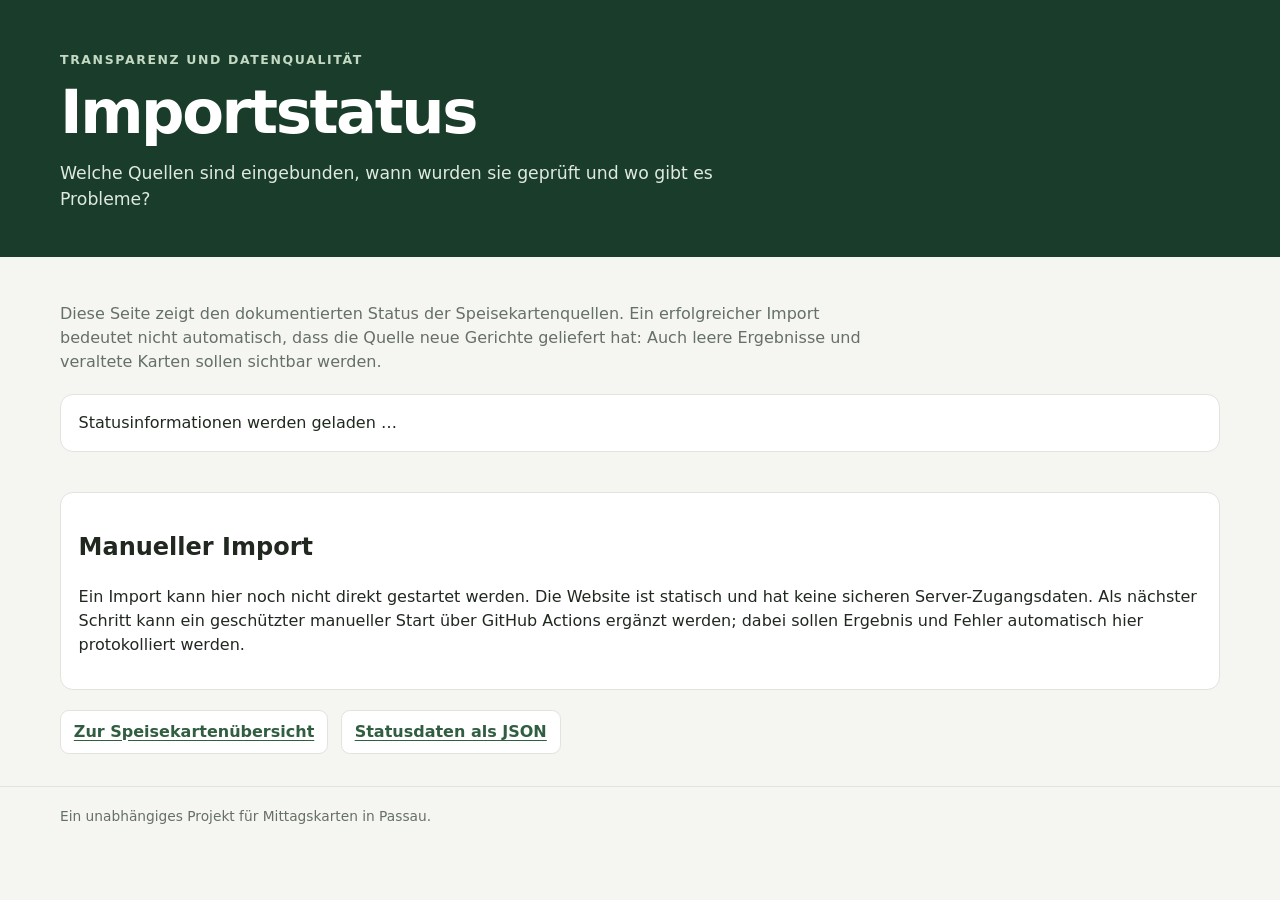
==== frontend/status.html @ 58d8410a "Add public import status page" ====
<!doctype html>
<html lang="de">
<head>
  <meta charset="utf-8">
  <meta name="viewport" content="width=device-width, initial-scale=1">
  <meta name="description" content="Status der Speisekarten-Importe und Hinweise zu den Quellen.">
  <title>Importstatus – Mittagessen in Passau</title>
  <link rel="stylesheet" href="./styles.css">
  <style>
    .status-intro { max-width: 52rem; color: var(--muted); }
    .status-summary { margin: 1.25rem 0; padding: 1rem 1.1rem; border: 1px solid var(--border); border-radius: .8rem; background: #fff; }
    .source-list { display: grid; gap: .85rem; }
    .source-status { padding: 1rem 1.1rem; border: 1px solid var(--border); border-radius: .8rem; background: #fff; }
    .source-status h2 { margin: 0; font-size: 1.15rem; }
    .source-topline { display: flex; justify-content: space-between; align-items: center; gap: .8rem; }
    .status-pill { display: inline-block; padding: .18rem .55rem; border-radius: 999px; background: #edf0eb; color: #3d493e; font-size: .75rem; font-weight: 750; }
    .status-pill.warning { background: #fff0d6; color: #704a00; }
    .status-pill.good { background: #e1f1e3; color: #20552d; }
    .source-status p { margin: .55rem 0 0; }
    .source-meta { color: var(--muted); font-size: .85rem; }
    .status-actions { display: flex; flex-wrap: wrap; gap: .8rem; margin-top: 1.2rem; }
    .status-actions a { display: inline-block; padding: .55rem .8rem; border: 1px solid var(--border); border-radius: .55rem; background: #fff; font-weight: 700; }
    @media (max-width: 600px) { .source-topline { align-items: flex-start; flex-direction: column; } }
  </style>
  <script src="./status.js" defer></script>
</head>
<body>
  <header class="hero"><div class="container">
    <p class="eyebrow">Transparenz und Datenqualität</p>
    <h1>Importstatus</h1>
    <p>Welche Quellen sind eingebunden, wann wurden sie geprüft und wo gibt es Probleme?</p>
  </div></header>
  <main class="container">
    <p class="status-intro">Diese Seite zeigt den dokumentierten Status der Speisekartenquellen. Ein erfolgreicher Import bedeutet nicht automatisch, dass die Quelle neue Gerichte geliefert hat: Auch leere Ergebnisse und veraltete Karten sollen sichtbar werden.</p>
    <section id="overall-status" class="status-summary" aria-live="polite">Statusinformationen werden geladen …</section>
    <section id="source-statuses" class="source-list" aria-live="polite"></section>
    <section class="status-summary">
      <h2>Manueller Import</h2>
      <p>Ein Import kann hier noch nicht direkt gestartet werden. Die Website ist statisch und hat keine sicheren Server-Zugangsdaten. Als nächster Schritt kann ein geschützter manueller Start über GitHub Actions ergänzt werden; dabei sollen Ergebnis und Fehler automatisch hier protokolliert werden.</p>
    </section>
    <div class="status-actions"><a href="./index.html">Zur Speisekartenübersicht</a><a href="./import-status.json">Statusdaten als JSON</a></div>
  </main>
  <footer><div class="container">Ein unabhängiges Projekt für Mittagskarten in Passau.</div></footer>
</body>
</html>
---- frontend/styles.css ----
:root {
  color-scheme: light;
  font-family: Inter, ui-sans-serif, system-ui, -apple-system, BlinkMacSystemFont, "Segoe UI", sans-serif;
  color: #202820;
  background: #f5f6f1;
  font-synthesis: none;
  text-rendering: optimizeLegibility;
  --green-900: #193d2a;
  --green-700: #315d40;
  --green-100: #e5eee4;
  --border: #dfe5dc;
  --muted: #657066;
}
* { box-sizing: border-box; }
body { margin: 0; line-height: 1.5; }
a { color: var(--green-700); text-underline-offset: .18em; }
a:hover { color: var(--green-900); }
.container { width: min(1160px, calc(100% - 2.5rem)); margin-inline: auto; }
.hero { padding: 3.2rem 0 2.8rem; background: var(--green-900); color: #fff; }
.eyebrow { margin: 0 0 .65rem; color: #c4d9c4; font-size: .78rem; font-weight: 750; letter-spacing: .13em; text-transform: uppercase; }
h1 { margin: 0; font-size: clamp(2.25rem, 5vw, 3.8rem); line-height: 1.06; letter-spacing: -.04em; }
.hero p:last-child { max-width: 42rem; margin: 1rem 0 0; color: #e0e9df; font-size: 1.08rem; }
main.container { padding-top: 1.8rem; padding-bottom: 2rem; }
.filters { display: grid; grid-template-columns: minmax(220px, 2fr) minmax(150px, .9fr) minmax(160px, 1fr) minmax(140px, .8fr); gap: .9rem; padding: 1rem; border: 1px solid var(--border); border-radius: 1rem; background: #fff; box-shadow: 0 5px 18px rgb(24 45 27 / 4%); }
label { display: grid; align-content: start; gap: .4rem; color: #3d493e; font-size: .85rem; font-weight: 700; }
input, select { width: 100%; min-height: 2.75rem; padding: .6rem .75rem; border: 1px solid #cbd4c9; border-radius: .55rem; background: #fff; color: inherit; font: inherit; }
input:focus, select:focus, a:focus-visible { outline: 3px solid #8ebd91; outline-offset: 2px; }
#status { margin: 1.1rem 0 1.4rem; color: var(--muted); font-size: .92rem; }
.day-group { margin: 1.9rem 0 2.4rem; }
.day-heading { display: flex; justify-content: space-between; align-items: end; gap: 1rem; margin-bottom: .85rem; padding-bottom: .8rem; border-bottom: 1px solid #d5ddd2; }
.day-kicker { margin: 0 0 .2rem; color: var(--green-700); font-size: .76rem; font-weight: 800; letter-spacing: .08em; text-transform: uppercase; }
.day-heading h2 { margin: 0; font-size: clamp(1.35rem, 2.5vw, 1.8rem); line-height: 1.2; letter-spacing: -.025em; text-transform: capitalize; }
.dish-count { flex: 0 0 auto; padding: .3rem .65rem; border-radius: 999px; background: var(--green-100); color: var(--green-900); font-size: .78rem; font-weight: 750; }
.dish-grid { display: grid; grid-template-columns: repeat(2, minmax(0, 1fr)); gap: 1rem; }
.dish-card { display: flex; flex-direction: column; min-width: 0; padding: 1.1rem 1.15rem .9rem; border: 1px solid var(--border); border-radius: .85rem; background: #fff; box-shadow: 0 3px 12px rgb(30 40 20 / 3%); }
.dish-heading h3 { margin: .1rem 0 0; font-size: 1.08rem; line-height: 1.35; letter-spacing: -.01em; }
.category-label { margin: 0; color: var(--green-700); font-size: .74rem; font-weight: 800; letter-spacing: .07em; text-transform: uppercase; }
.dish-description { margin: .6rem 0 0; color: #485349; }
.prices { display: grid; grid-template-columns: repeat(3, minmax(0, 1fr)); gap: .5rem; margin: 1rem 0 .75rem; padding: .75rem 0; border-top: 1px solid #e7ebe5; border-bottom: 1px solid #e7ebe5; }
.price-tier { min-width: 0; }
.price-tier dt { color: var(--muted); font-size: .76rem; }
.price-tier dd { margin: .15rem 0 0; font-size: 1.03rem; font-weight: 800; font-variant-numeric: tabular-nums; }
.price-tier dd.price-missing { color: #7a8178; font-weight: 500; }
.tags { display: flex; flex-wrap: wrap; gap: .35rem; margin: .1rem 0 .8rem; }
.tag { display: inline-flex; align-items: center; padding: .18rem .48rem; border-radius: .35rem; background: #f0f3ed; color: #4a584b; font-size: .73rem; font-weight: 650; }
.dish-footer { margin-top: auto; padding-top: .25rem; font-size: .82rem; }
.note { margin: 1.8rem 0 0; color: var(--muted); font-size: .88rem; }
footer { padding: 1.2rem 0; border-top: 1px solid var(--border); color: var(--muted); font-size: .86rem; }
@media (max-width: 850px) {
  .filters { grid-template-columns: repeat(2, minmax(0, 1fr)); }
  .dish-grid { grid-template-columns: 1fr; }
}
@media (max-width: 480px) {
  .container { width: min(100% - 1.25rem, 1160px); }
  .hero { padding: 2.5rem 0 2rem; }
  .filters { grid-template-columns: 1fr; padding: .8rem; }
  .day-heading { align-items: start; flex-direction: column; gap: .55rem; }
  .dish-card { padding: 1rem; }
  .price-tier dt { font-size: .7rem; }
  .price-tier dd { font-size: .95rem; }
}


/* Kompakte Listenansicht mit optionaler Kachelansicht */
.results-toolbar { display: flex; align-items: center; justify-content: space-between; gap: 1rem; }
.results-toolbar #status { margin: 1.1rem 0 1rem; }
.view-toggle { display: inline-flex; flex: 0 0 auto; gap: .2rem; padding: .22rem; border: 1px solid var(--border); border-radius: .7rem; background: #fff; }
.view-toggle button { min-height: 2.25rem; padding: .35rem .7rem; border: 0; border-radius: .45rem; background: transparent; color: #4b574c; font: inherit; font-size: .86rem; font-weight: 700; cursor: pointer; }
.view-toggle button:hover { background: #f0f3ed; }
.view-toggle button.is-active { background: var(--green-900); color: #fff; }
.view-toggle button:focus-visible { outline: 3px solid #8ebd91; outline-offset: 2px; }
.dish-grid { display: flex; flex-direction: column; gap: .55rem; }
.dish-card { flex-direction: row; align-items: center; gap: 1.1rem; padding: .75rem .9rem; border-radius: .65rem; box-shadow: none; }
.dish-heading h3 { margin: 0; font-size: 1rem; line-height: 1.35; }
.dish-card > div:first-child { flex: 1 1 auto; min-width: 0; }
.category-label { margin-bottom: .12rem; font-size: .68rem; }
.dish-description { margin: .25rem 0 0; font-size: .88rem; }
.dish-card .prices { flex: 0 0 min(43%, 370px); gap: .35rem; margin: 0; padding: 0; border: 0; }
.price-tier dt { font-size: .68rem; }
.price-tier dd { margin-top: .05rem; font-size: .9rem; }
.dish-footer { margin-top: .25rem; padding-top: 0; text-align: right; font-size: .75rem; }
.tags { gap: .25rem; margin: .45rem 0 0; }
.tag { padding: .12rem .38rem; font-size: .7rem; }
.card-view.dish-grid { display: grid; grid-template-columns: repeat(2, minmax(0, 1fr)); gap: .75rem; }
.card-view .dish-card { flex-direction: column; align-items: stretch; gap: .6rem; padding: .9rem 1rem; }
.card-view .dish-card .prices { flex-basis: auto; width: 100%; margin: .2rem 0 .15rem; padding: .6rem 0; border-top: 1px solid #e7ebe5; border-bottom: 1px solid #e7ebe5; }
.card-view .price-tier dt { font-size: .72rem; }
.card-view .price-tier dd { font-size: .98rem; }
.card-view .dish-footer { padding-top: .15rem; text-align: left; }
@media (max-width: 850px) {
  .card-view.dish-grid { grid-template-columns: 1fr; }
  .dish-card { gap: .75rem; }
  .dish-card .prices { flex-basis: 45%; }
}
@media (max-width: 600px) {
  .results-toolbar { align-items: flex-start; flex-direction: column; gap: .2rem; }
  .results-toolbar #status { margin-bottom: .6rem; }
  .dish-card { align-items: stretch; flex-direction: column; gap: .55rem; padding: .8rem; }
  .dish-card .prices { flex-basis: auto; }
  .dish-footer { text-align: left; }
}

/* Listenansicht: Gericht links, Preise rechts, Kennzeichnungen darunter */
.dish-card { display: grid; grid-template-columns: minmax(0, 1fr) minmax(290px, 43%); grid-template-areas: "heading prices" "description prices" "tags footer"; column-gap: 1.1rem; row-gap: .2rem; }
.dish-heading { grid-area: heading; min-width: 0; }
.dish-card > .dish-description { grid-area: description; }
.dish-card > .prices { grid-area: prices; align-self: center; min-width: 0; }
.dish-card > .tags { grid-area: tags; align-self: center; }
.dish-card > .dish-footer { grid-area: footer; align-self: center; }
.card-view .dish-card { display: flex; }
.card-view .dish-card > .dish-heading,
.card-view .dish-card > .dish-description,
.card-view .dish-card > .prices,
.card-view .dish-card > .tags,
.card-view .dish-card > .dish-footer { grid-area: auto; }
@media (max-width: 850px) {
  .dish-card { grid-template-columns: minmax(0, 1fr) minmax(240px, 45%); column-gap: .75rem; }
}
@media (max-width: 600px) {
  .dish-card { display: flex; }
}

/* Einheitliche Preis-Spalten in jeder Zeile */
.list-view .dish-card { grid-template-columns: minmax(0, 1fr) minmax(360px, 43%); }
.list-view .dish-card > .prices { width: 100%; grid-template-columns: repeat(3, minmax(0, 1fr)); gap: .65rem; }
.list-view .price-tier { min-width: 0; }
.list-view .price-tier dt { white-space: nowrap; }
.checkbox-label { display: flex; align-items: center; align-self: end; gap: .6rem; min-height: 2.75rem; font-size: .85rem; }
.checkbox-label input[type="checkbox"] { width: 1.1rem; min-height: 1.1rem; height: 1.1rem; margin: 0; padding: 0; accent-color: var(--green-700); }
@media (max-width: 850px) {
  .list-view .dish-card { grid-template-columns: minmax(0, 1fr) minmax(320px, 45%); }
  .filters { grid-template-columns: repeat(2, minmax(0, 1fr)); }
}
@media (max-width: 650px) {
  .list-view .dish-card { display: flex; }
  .list-view .dish-card > .prices { width: 100%; grid-template-columns: repeat(3, minmax(0, 1fr)); }
  .list-view .price-tier dt { white-space: normal; }
}

.menu-meta { margin: .3rem 0 0; color: var(--muted); font-size: .84rem; }
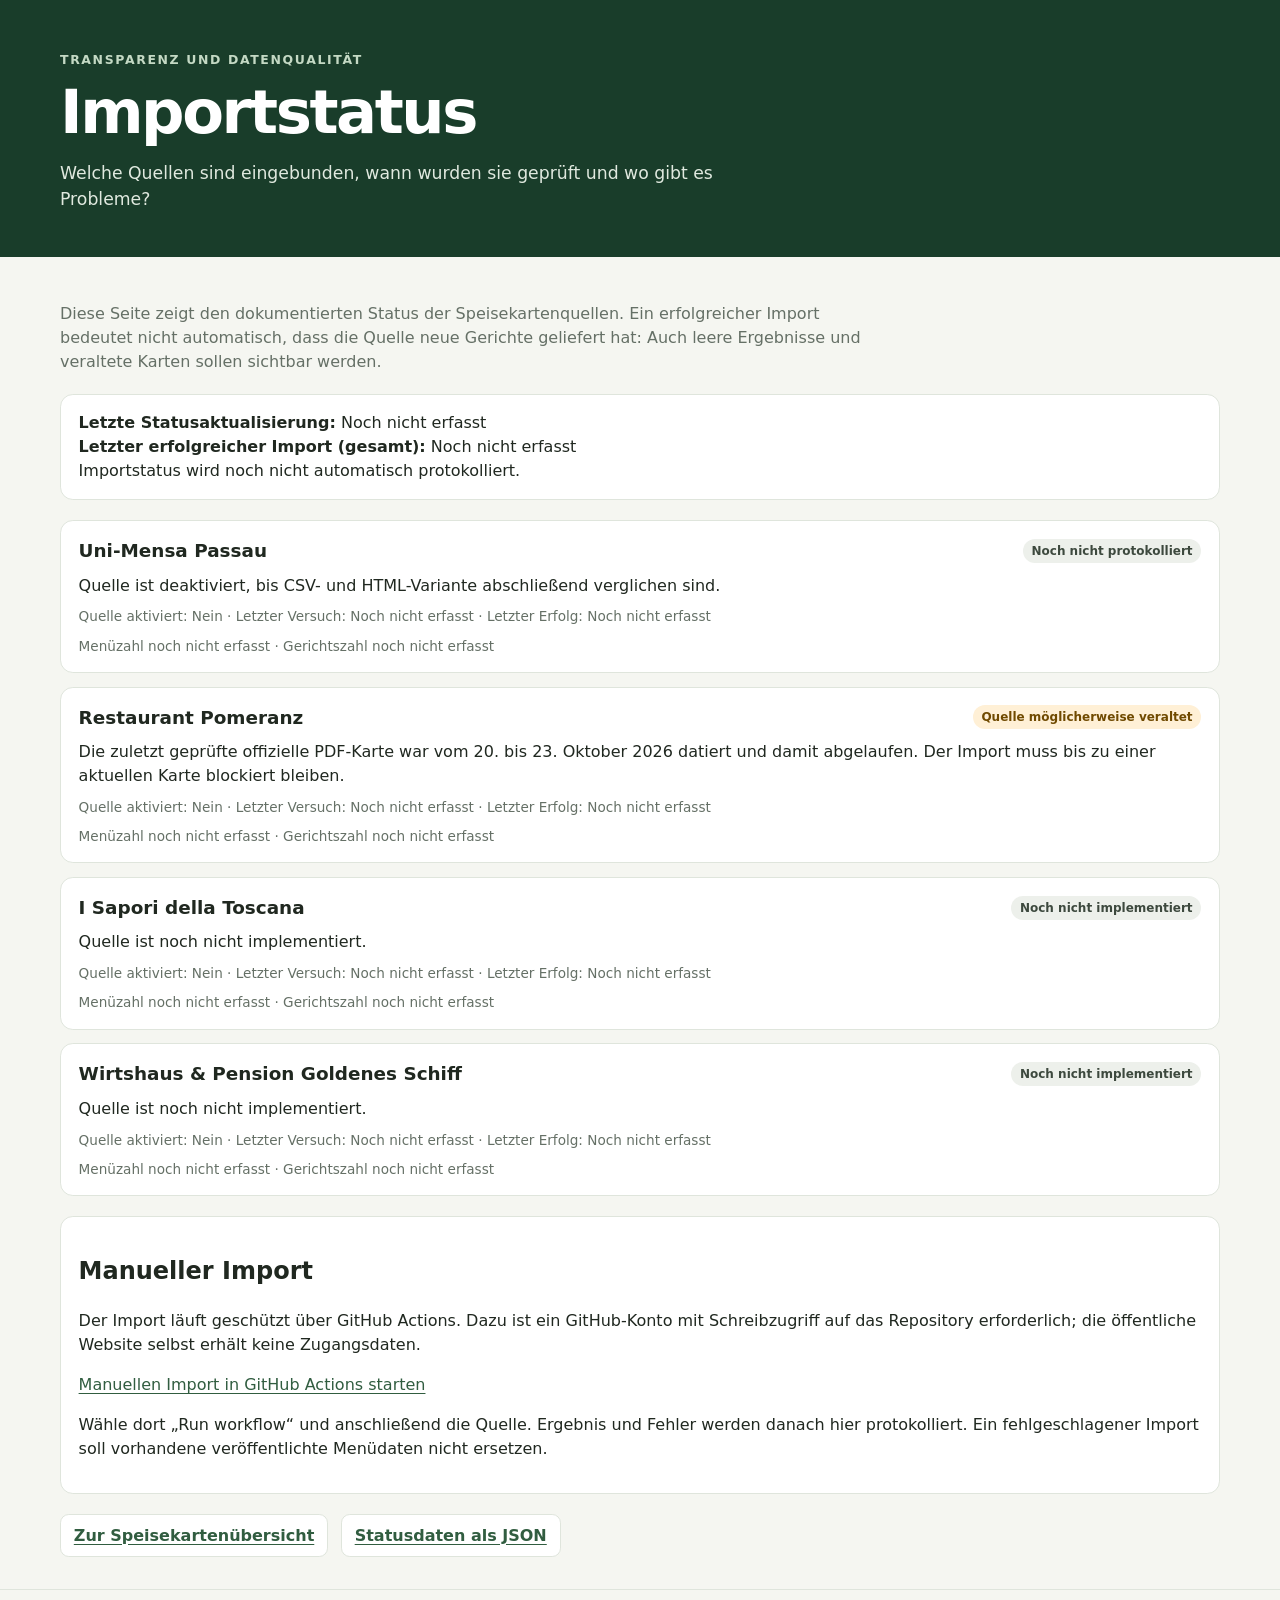
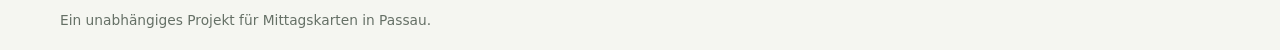
==== commit 0abc2d64: "Link status page to protected manual import" ====
--- a/frontend/status.html
+++ b/frontend/status.html
@@ -36,7 +36,9 @@
     <section id="source-statuses" class="source-list" aria-live="polite"></section>
     <section class="status-summary">
       <h2>Manueller Import</h2>
-      <p>Ein Import kann hier noch nicht direkt gestartet werden. Die Website ist statisch und hat keine sicheren Server-Zugangsdaten. Als nächster Schritt kann ein geschützter manueller Start über GitHub Actions ergänzt werden; dabei sollen Ergebnis und Fehler automatisch hier protokolliert werden.</p>
+      <p>Der Import läuft geschützt über GitHub Actions. Dazu ist ein GitHub-Konto mit Schreibzugriff auf das Repository erforderlich; die öffentliche Website selbst erhält keine Zugangsdaten.</p>
+      <p><a href="https://github.com/Samiclaus/passau-speisekarten/actions/workflows/manual-menu-import.yml">Manuellen Import in GitHub Actions starten</a></p>
+      <p>Wähle dort „Run workflow“ und anschließend die Quelle. Ergebnis und Fehler werden danach hier protokolliert. Ein fehlgeschlagener Import soll vorhandene veröffentlichte Menüdaten nicht ersetzen.</p>
     </section>
     <div class="status-actions"><a href="./index.html">Zur Speisekartenübersicht</a><a href="./import-status.json">Statusdaten als JSON</a></div>
   </main>
